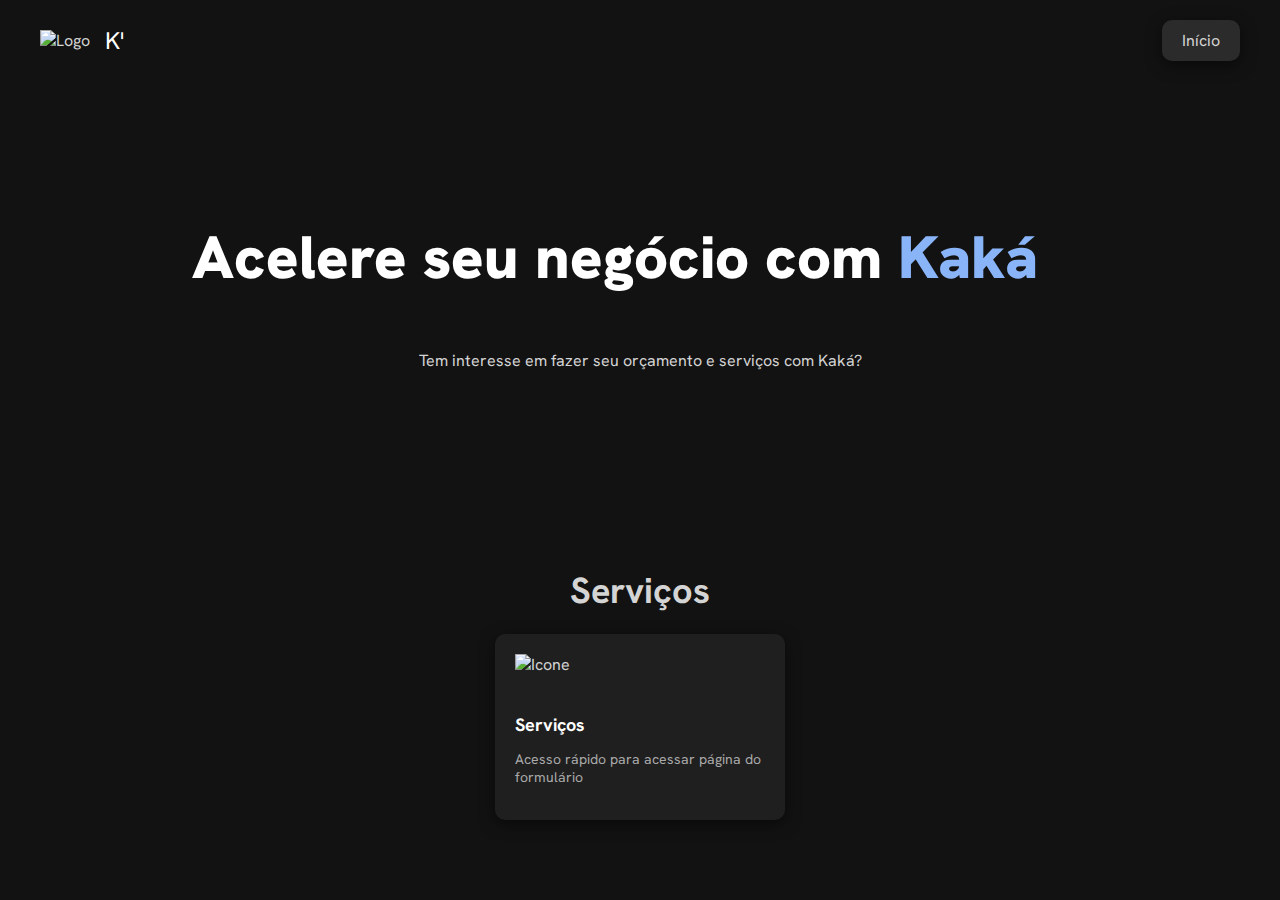
==== index.html @ e1e27dc3 "Kaka" ====
<!DOCTYPE html>
<html lang="pt-BR">
<head>
    <meta charset="UTF-8">
    <meta name="viewport" content="width=device-width, initial-scale=1.0">
    <title>Kaká</title>
    <style>
        @import url('https://fonts.googleapis.com/css2?family=Hanken+Grotesk:wght@400;700;900&display=swap');

        body {
            margin: 0;
            padding: 0;
            background-color: #121212;
            font-family: 'Hanken Grotesk', sans-serif;
            color: #d4d4d4;
        }

        nav {
            display: flex;
            justify-content: space-between;
            align-items: center;
            padding: 20px 40px;
            background-color: #121212;
        }

        .logo {
            display: flex;
            align-items: center;
        }

        .logo img {
            width: 50px; 
            margin-right: 15px; 
            transition: filter 0.3s ease;
        }

        .logo img:hover {
            filter: grayscale(100%);
        }

        .logo span {
            color: #ffffff; 
            font-size: 24px;
        }

        .menu {
            display: flex;
            gap: 20px;
            background-color: #2b2b2b;
            padding: 10px 20px;
            border-radius: 10px;
            box-shadow: 0px 4px 15px rgba(0, 0, 0, 0.5);
        }

        .menu a {
            color: #d4d4d4;
            text-decoration: none;
            font-size: 16px;
            font-weight: 400;
        }

        .menu a:hover {
            color: #8ab4f8;
        }

        .access-section {
            text-align: center;
            padding: 50px 20px;
        }

        .access-section h2 {
            font-size: 36px;
            margin-bottom: 20px;
            font-weight: 700;
        }

        .cards {
            display: flex;
            justify-content: center;
        }

        .card {
            background-color: #1f1f1f;
            border-radius: 10px;
            padding: 20px;
            width: 250px;
            text-align: left;
            box-shadow: 0px 4px 15px rgba(0, 0, 0, 0.5);
            transition: transform 0.3s ease, box-shadow 0.3s ease, background-color 0.3s ease;
        }

        .card img {
            width: 50px;
            height: 50px;
            margin-bottom: 20px;
        }

        .card h3 {
            font-size: 18px;
            margin-bottom: 10px;
            color: #ffffff;
            font-weight: 700;
        }

        .card p {
            font-size: 14px;
            color: #aaaaaa;
            font-weight: 400;
        }

        .card:hover {
            transform: scale(1.05);
            box-shadow: 0px 8px 25px rgba(0, 0, 0, 0.7);
            background-color: #2c2c2c;
        }

        .hero {
            text-align: center;
            padding: 100px 20px;
        }

        .hero h1 {
            font-size: 60px;
            line-height: 1.2;
            margin-bottom: 20px;
            color: #ffffff;
            font-weight: 900;
        }

        .hero h1 span {
            color: #8ab4f8;
        }

        .hero h1::after {
            content: '';
            display: inline-block;
            width: 40px;
            height: 40px;
            background-image: url('https://i.imgur.com/rLu3TTg.png');
            background-size: contain;
            vertical-align: middle;
            margin-left: 10px;
        }

        body {
        overflow: overlay;
      }
      ::-webkit-scrollbar {
        background: transparent;
        width: 5px;
      }
      ::-webkit-scrollbar-thumb {
    
        box-shadow: inset 0 0 6px rgba(0, 0, 0, 0.3);
        border-radius: 20px;
      }
    </style>
</head>
<body>

<!-- Nav Bar -->
<nav>
    <div class="logo">
        <img src="https://i.imgur.com/RYKcWYW.png" alt="Logo">
        <span>K'</span>
    </div>
    <div class="menu">
        <a href="#">Início</a>
    </div>
</nav>

<!-- Hero Section -->
<div class="hero">
    <h1>Acelere seu negócio com <span>Kaká</span></h1><br>
    <p>Tem interesse em fazer seu orçamento e serviços com Kaká?</p>
</div>

<!-- Access Section -->
<div class="access-section">
    <h2>Serviços</h2>
    <div class="cards">
        <!-- Card 1 -->
        <div class="card" onclick="window.location.href='form.html';">
            <img src="https://i.imgur.com/RYKcWYW.png" alt="Icone">
            <h3>Serviços</h3>
            <p>Acesso rápido para acessar página do formulário</p>
        </div>
    </div>
</div>

</body>
</html>
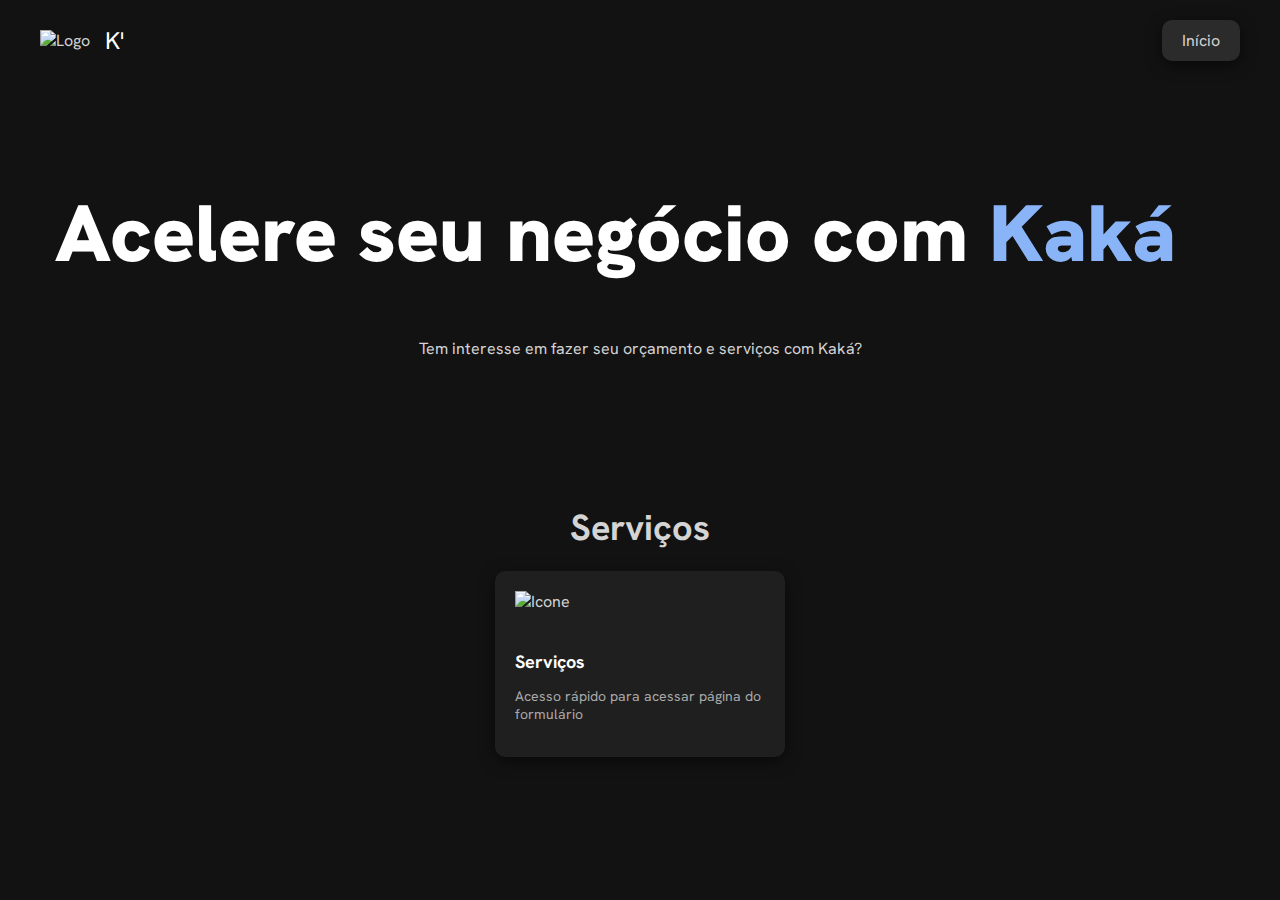
==== commit 85ee8f6a: "Update index.html" ====
--- a/index.html
+++ b/index.html
@@ -4,9 +4,10 @@
     <meta charset="UTF-8">
     <meta name="viewport" content="width=device-width, initial-scale=1.0">
     <title>Kaká</title>
+    <link rel="icon" href="https://imgur.com/rLu3TTg"/>
     <style>
         @import url('https://fonts.googleapis.com/css2?family=Hanken+Grotesk:wght@400;700;900&display=swap');
-
+      
         body {
             margin: 0;
             padding: 0;
@@ -116,11 +117,11 @@
 
         .hero {
             text-align: center;
-            padding: 100px 20px;
+            padding: 50px 10px;
         }
 
         .hero h1 {
-            font-size: 60px;
+            font-size: 80px;
             line-height: 1.2;
             margin-bottom: 20px;
             color: #ffffff;
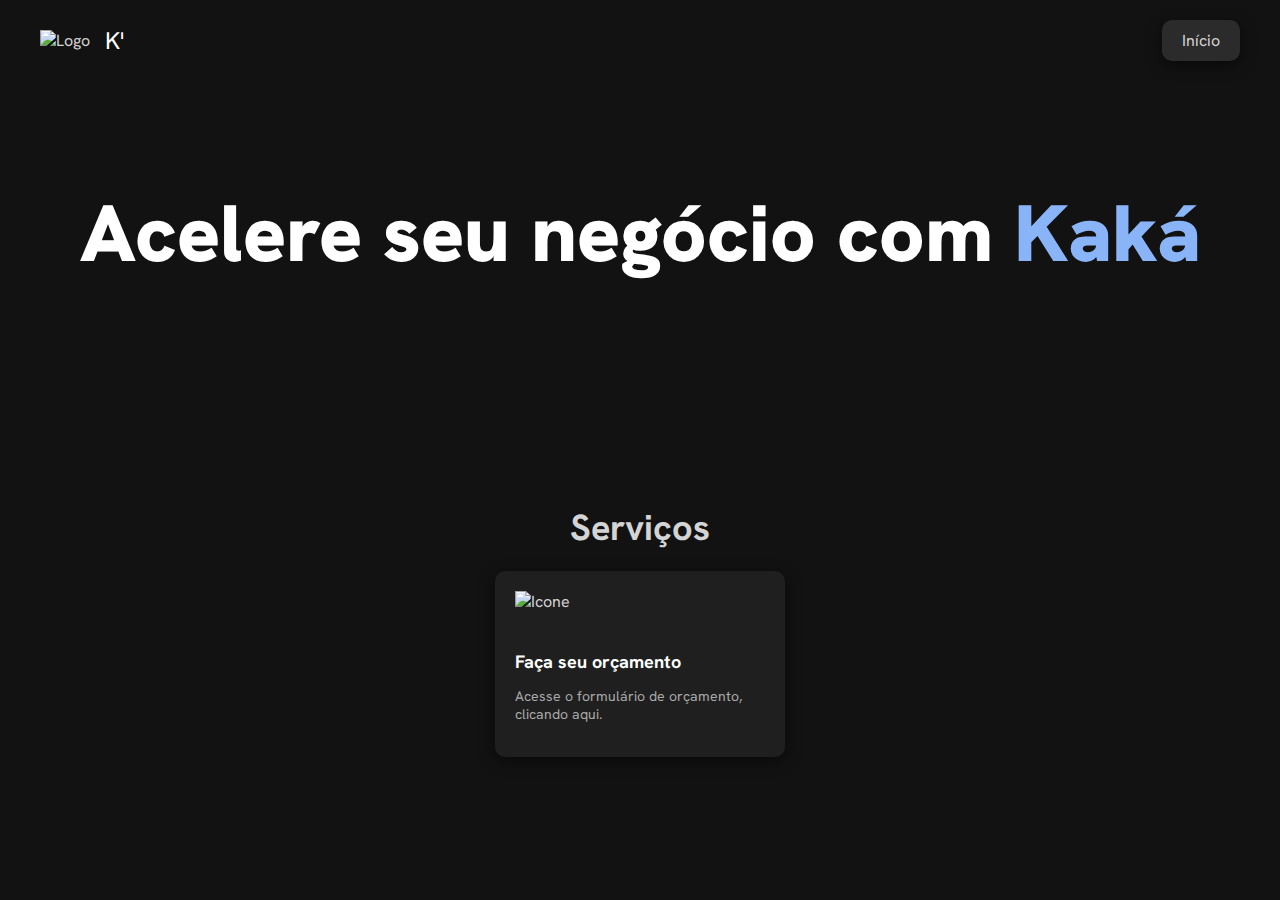
==== commit 13c856a8: "Update index.html" ====
--- a/index.html
+++ b/index.html
@@ -4,7 +4,7 @@
     <meta charset="UTF-8">
     <meta name="viewport" content="width=device-width, initial-scale=1.0">
     <title>Kaká</title>
-    <link rel="icon" href="https://imgur.com/rLu3TTg"/>
+    <link rel="icon" href="https://i.imgur.com/rLu3TTg.png" type="image/png"/>
     <style>
         @import url('https://fonts.googleapis.com/css2?family=Hanken+Grotesk:wght@400;700;900&display=swap');
       
@@ -14,6 +14,13 @@
             background-color: #121212;
             font-family: 'Hanken Grotesk', sans-serif;
             color: #d4d4d4;
+            overflow: hidden; /* Para ocultar a barra de rolagem inicialmente */
+            animation: fadeIn 1s forwards; /* Efeito de abertura */
+        }
+
+        @keyframes fadeIn {
+            from { opacity: 0; }
+            to { opacity: 1; }
         }
 
         nav {
@@ -115,12 +122,12 @@
             background-color: #2c2c2c;
         }
 
-        .hero {
+        .cor-ciano {
             text-align: center;
             padding: 50px 10px;
         }
 
-        .hero h1 {
+        .cor-ciano h1 {
             font-size: 80px;
             line-height: 1.2;
             margin-bottom: 20px;
@@ -128,38 +135,53 @@
             font-weight: 900;
         }
 
-        .hero h1 span {
+        .cor-ciano h1 span {
             color: #8ab4f8;
         }
 
-        .hero h1::after {
-            content: '';
-            display: inline-block;
-            width: 40px;
-            height: 40px;
-            background-image: url('https://i.imgur.com/rLu3TTg.png');
-            background-size: contain;
-            vertical-align: middle;
-            margin-left: 10px;
+        .cor-ciano p {
+            opacity: 0; 
+            animation: fadeInUp 1s forwards; 
+            animation-delay: 0.5s;
+        }
+
+        @keyframes fadeInUp {
+            from { opacity: 0; transform: translateY(20px); }
+            to { opacity: 1; transform: translateY(0); }
         }
 
         body {
-        overflow: overlay;
-      }
-      ::-webkit-scrollbar {
-        background: transparent;
-        width: 5px;
-      }
-      ::-webkit-scrollbar-thumb {
-    
-        box-shadow: inset 0 0 6px rgba(0, 0, 0, 0.3);
-        border-radius: 20px;
-      }
+            overflow: overlay;
+        }
+
+        ::-webkit-scrollbar {
+            background: transparent;
+            width: 5px;
+        }
+        ::-webkit-scrollbar-thumb {
+            box-shadow: inset 0 0 6px rgba(0, 0, 0, 0.3);
+            border-radius: 20px;
+        }
+
+        @media (max-width: 768px) {
+            .cor-ciano h1 {
+                font-size: 50px;
+            }
+
+            .access-section h2 {
+                font-size: 28px; 
+            }
+
+            .menu {
+                flex-direction: column;
+                align-items: center; 
+            }
+        }
     </style>
 </head>
 <body>
 
-<!-- Nav Bar -->
+
 <nav>
     <div class="logo">
         <img src="https://i.imgur.com/RYKcWYW.png" alt="Logo">
@@ -170,21 +192,21 @@
     </div>
 </nav>
 
-<!-- Hero Section -->
-<div class="hero">
+
+<div class="cor-ciano">
     <h1>Acelere seu negócio com <span>Kaká</span></h1><br>
     <p>Tem interesse em fazer seu orçamento e serviços com Kaká?</p>
 </div>
 
-<!-- Access Section -->
+
 <div class="access-section">
     <h2>Serviços</h2>
     <div class="cards">
-        <!-- Card 1 -->
+
         <div class="card" onclick="window.location.href='form.html';">
             <img src="https://i.imgur.com/RYKcWYW.png" alt="Icone">
-            <h3>Serviços</h3>
-            <p>Acesso rápido para acessar página do formulário</p>
+            <h3>Faça seu orçamento</h3>
+            <p>Acesse o formulário de orçamento, clicando aqui.</p>
         </div>
     </div>
 </div>
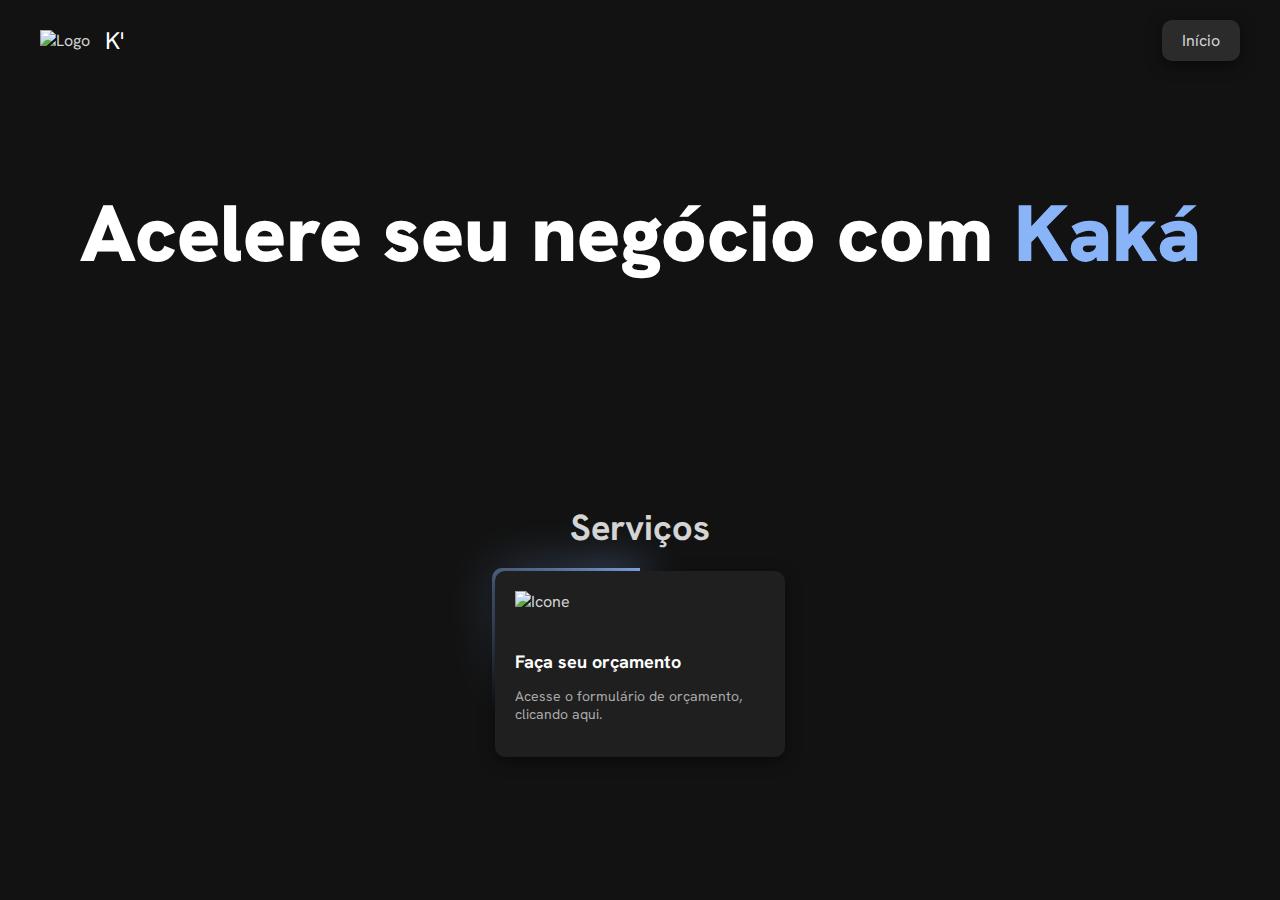
==== commit f9bb3060: "Update index.html" ====
--- a/index.html
+++ b/index.html
@@ -14,8 +14,8 @@
             background-color: #121212;
             font-family: 'Hanken Grotesk', sans-serif;
             color: #d4d4d4;
-            overflow: hidden; /* Para ocultar a barra de rolagem inicialmente */
-            animation: fadeIn 1s forwards; /* Efeito de abertura */
+            overflow: hidden;
+            animation: fadeIn 1s forwards;
         }
 
         @keyframes fadeIn {
@@ -88,14 +88,52 @@
         }
 
         .card {
-            background-color: #1f1f1f;
-            border-radius: 10px;
-            padding: 20px;
-            width: 250px;
-            text-align: left;
-            box-shadow: 0px 4px 15px rgba(0, 0, 0, 0.5);
-            transition: transform 0.3s ease, box-shadow 0.3s ease, background-color 0.3s ease;
-        }
+    background-color: #1f1f1f;
+    border-radius: 10px;
+    padding: 20px;
+    width: 250px;
+    text-align: left;
+    box-shadow: 0px 4px 15px rgba(0, 0, 0, 0.5);
+    transition: transform 0.3s ease, box-shadow 0.3s ease, background-color 0.3s ease;
+    cursor: pointer;
+    position: relative;
+}
+
+@property --angle{
+    syntax: "<angle>";
+    initial-value: 0deg;
+    inherits: false;
+}
+
+.card::after, .card::before {
+    content: '';
+    position: absolute;
+    background-image: conic-gradient(from var(--angle), transparent 70%, #8ab4f8);
+    height: 100%;
+    width: 100%;
+    top: 50%;
+    left: 50%;
+    translate: -50% -50%; 
+    z-index: -1;
+    padding: 3px;
+    border-radius: 10px;
+    animation: 3s spin linear infinite;
+}
+
+.card::before {
+    filter: blur(1.5rem);
+    opacity: 0.5; 
+}
+
+@keyframes spin {
+    from {
+        --angle: 0deg;
+    }
+    to {
+        --angle: 360deg;
+    }
+}
+
 
         .card img {
             width: 50px;
@@ -114,12 +152,6 @@
             font-size: 14px;
             color: #aaaaaa;
             font-weight: 400;
-        }
-
-        .card:hover {
-            transform: scale(1.05);
-            box-shadow: 0px 8px 25px rgba(0, 0, 0, 0.7);
-            background-color: #2c2c2c;
         }
 
         .cor-ciano {
@@ -188,7 +220,7 @@
         <span>K'</span>
     </div>
     <div class="menu">
-        <a href="#">Início</a>
+        <a href="index.html">Início</a>
     </div>
 </nav>
 
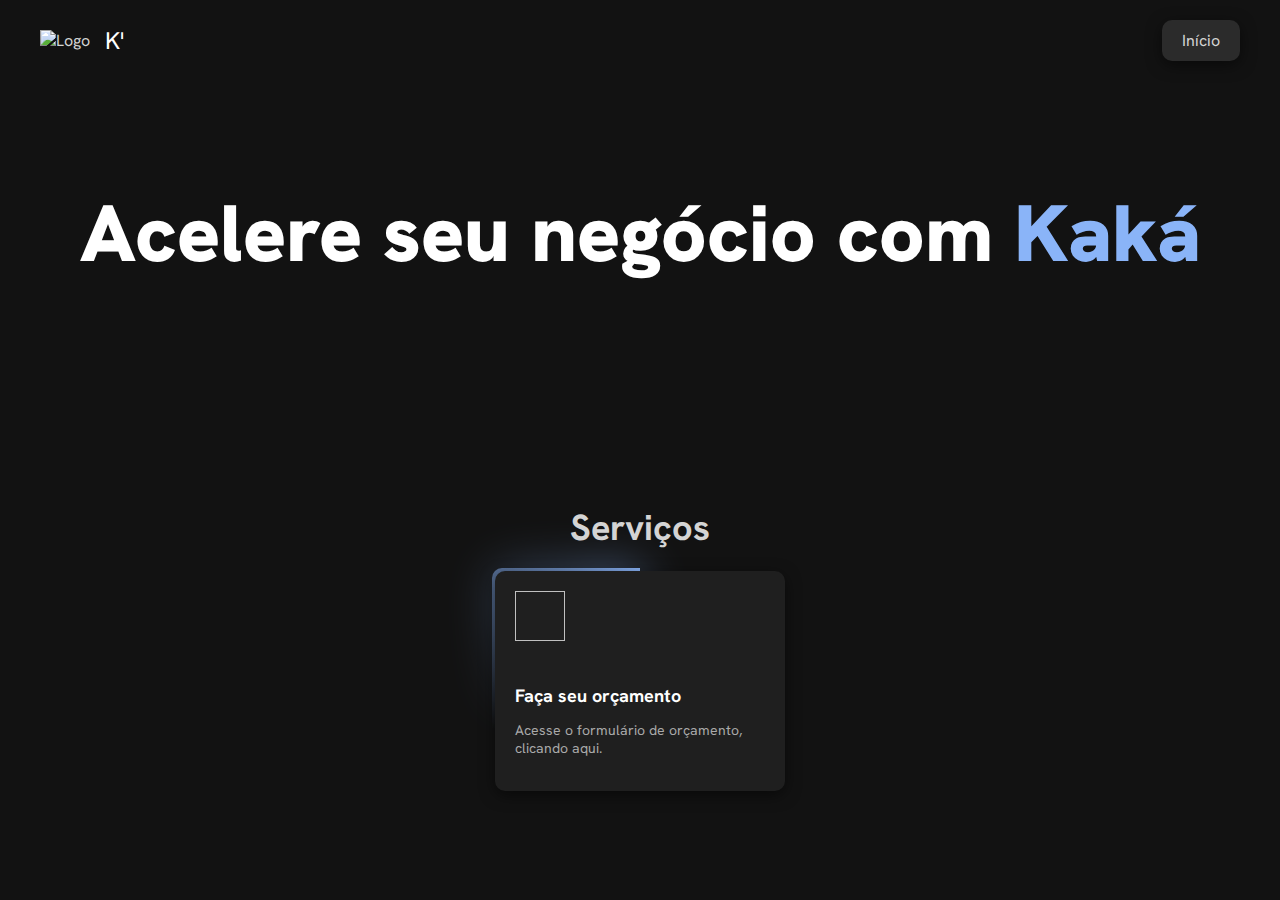
==== commit 60fc9c16: "Update index.html" ====
--- a/index.html
+++ b/index.html
@@ -4,7 +4,7 @@
     <meta charset="UTF-8">
     <meta name="viewport" content="width=device-width, initial-scale=1.0">
     <title>Kaká</title>
-    <link rel="icon" href="https://i.imgur.com/rLu3TTg.png" type="image/png"/>
+  <link rel="icon" href="imagemcorte.png" type="image/png">
     <style>
         @import url('https://fonts.googleapis.com/css2?family=Hanken+Grotesk:wght@400;700;900&display=swap');
       
@@ -236,7 +236,7 @@
     <div class="cards">
 
         <div class="card" onclick="window.location.href='form.html';">
-            <img src="https://i.imgur.com/RYKcWYW.png" alt="Icone">
+            <img href="imagemcorte.png" type="image/png">
             <h3>Faça seu orçamento</h3>
             <p>Acesse o formulário de orçamento, clicando aqui.</p>
         </div>
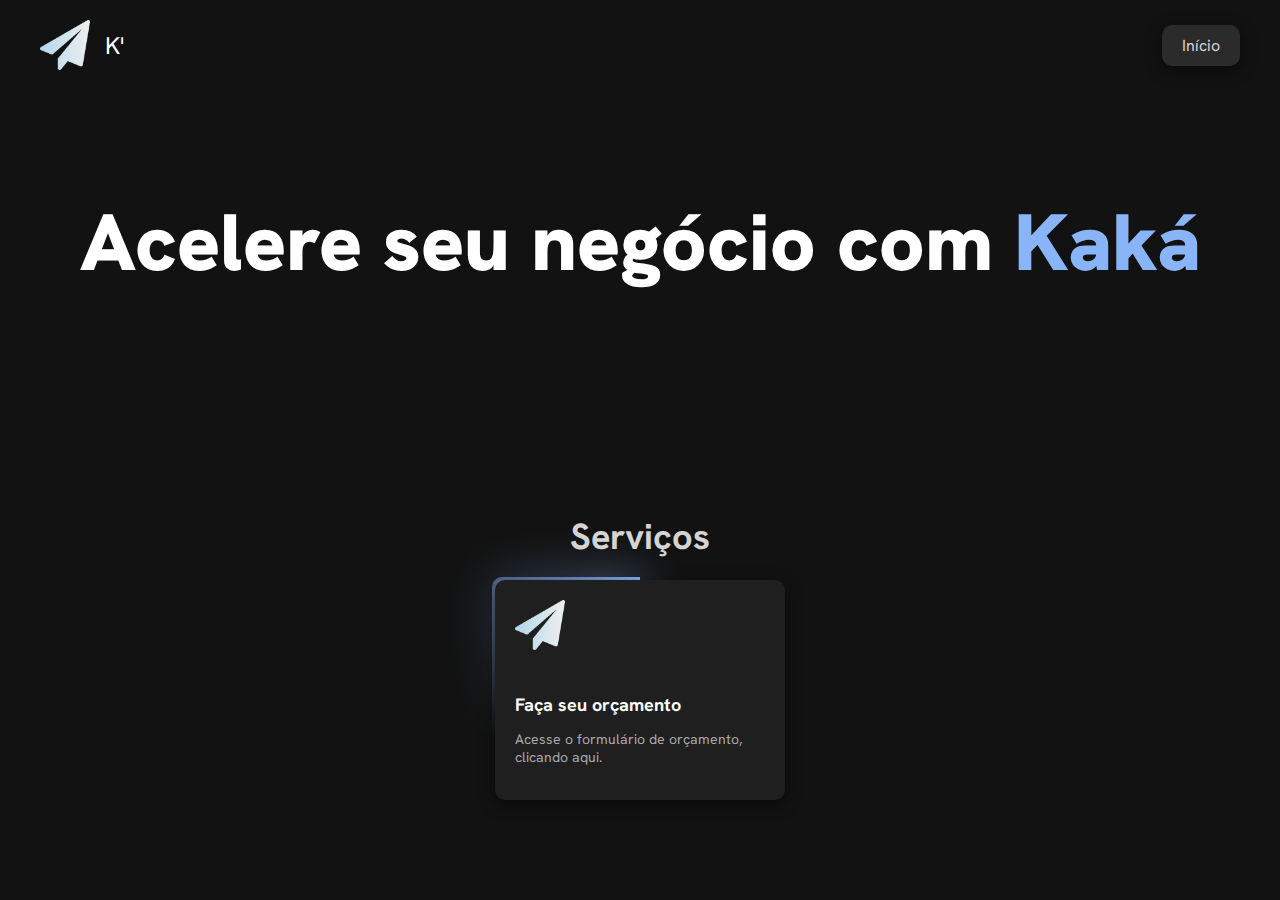
==== commit 3d50efbc: "Update index.html" ====
--- a/index.html
+++ b/index.html
@@ -216,7 +216,7 @@
 
 <nav>
     <div class="logo">
-        <img src="https://i.imgur.com/RYKcWYW.png" alt="Logo">
+        <img src="imagemcorte.png" alt="icone">
         <span>K'</span>
     </div>
     <div class="menu">
@@ -236,7 +236,7 @@
     <div class="cards">
 
         <div class="card" onclick="window.location.href='form.html';">
-            <img href="imagemcorte.png" type="image/png">
+           <img src="imagemcorte.png" alt="icone">
             <h3>Faça seu orçamento</h3>
             <p>Acesse o formulário de orçamento, clicando aqui.</p>
         </div>
